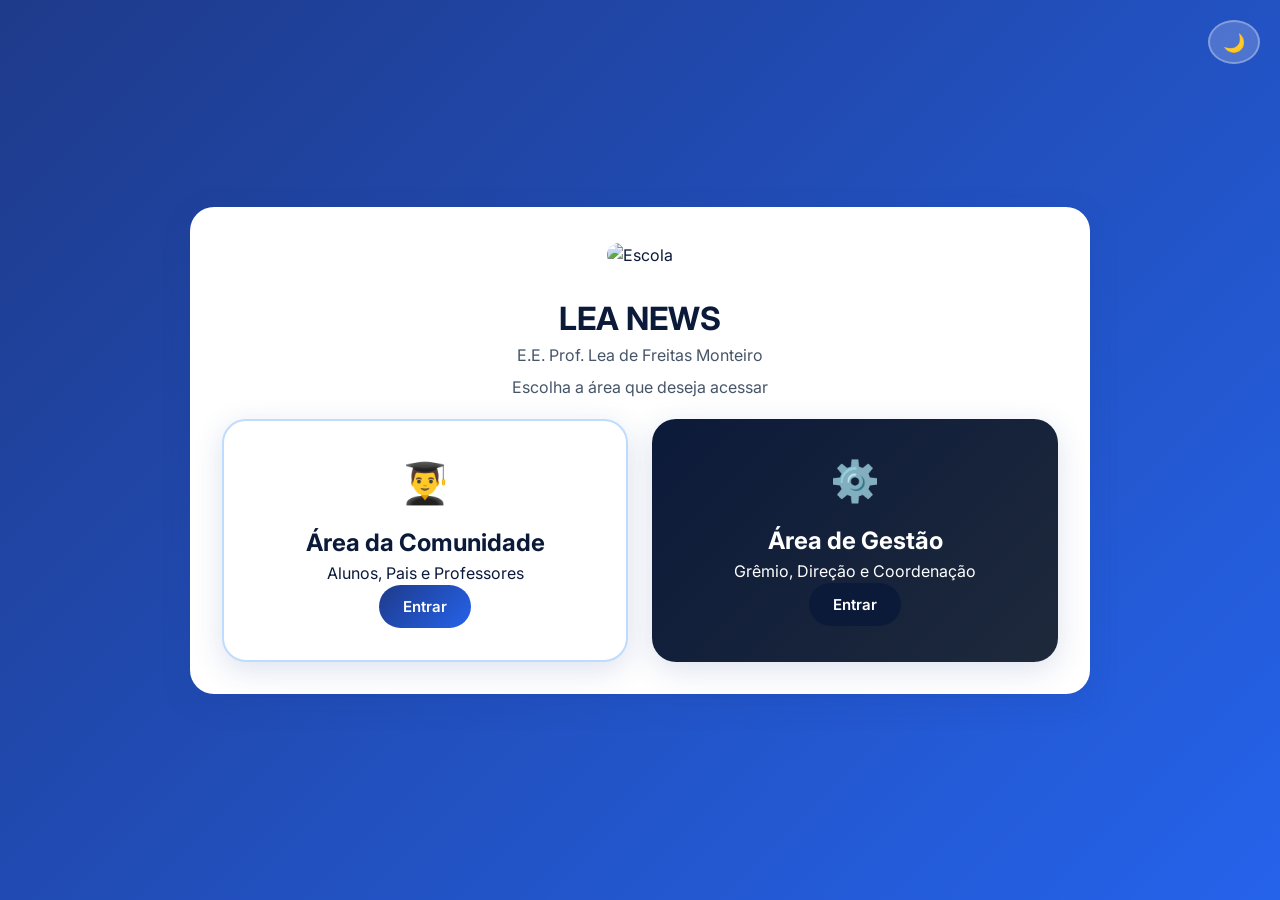
==== app.html @ 724ab1e8 "Add files via upload" ====
<!DOCTYPE html>
<html lang="pt-BR" data-theme="light">
<head>
  <meta charset="UTF-8">
  <meta name="viewport" content="width=device-width, initial-scale=1.0">
  <title>LEA NEWS - Jornal Escolar</title>
  <link rel="stylesheet" href="styles.css">
</head>
<body>

  <div id="app">
    <header class="header">
      <div class="header-left">
        <img src="https://images.unsplash.com/photo-1580582932707-520aed937b7b?w=800" class="logo-img" alt="Logo">
        <div>
          <h1>Jornal Escolar</h1>
          <span id="school-name">E.E. Prof. Lea de Freitas Monteiro</span>
        </div>
      </div>
      <div class="header-right">
        <button id="theme-toggle" class="btn btn-icon">🌙</button>
        <span id="user-greeting">Olá!</span>
        <button id="logout-btn" class="btn btn-outline">Sair</button>
      </div>
    </header>

    <main class="main">
      <section class="welcome">
        <h2 id="welcome-msg">Olá!</h2>
        <div class="search-box">
          <input type="text" id="search-input" placeholder="Buscar notícias...">
          <button id="search-btn" class="btn btn-primary">Buscar</button>
        </div>
      </section>

      <section class="categories">
        <button class="cat-btn active" data-cat="Todas">Todas</button>
        <button class="cat-btn" data-cat="Tecnologia">Tecnologia</button>
        <button class="cat-btn" data-cat="Esporte">Esporte</button>
        <button class="cat-btn" data-cat="Eventos">Eventos</button>
        <button class="cat-btn" data-cat="Avisos">Avisos</button>
      </section>

      <div id="admin-actions" class="admin-actions hidden">
        <button id="new-news-btn" class="btn btn-primary">+ Nova Notícia</button>
        <button id="manage-users-btn" class="btn btn-outline">👥 Gerenciar Usuários</button>
      </div>

      <section id="news-grid" class="news-grid"></section>
    </main>
  </div>

  <!-- MODAL NOTÍCIA -->
  <div id="news-modal" class="modal hidden">
    <div class="modal-content">
      <button class="close-modal">×</button>
      <img id="modal-image" src="" alt="">
      <div class="modal-body">
        <span id="modal-category" class="badge"></span>
        <h2 id="modal-title"></h2>
        <div class="meta">
          <span id="modal-date"></span>
          <span id="modal-views">👁️ 0</span>
          <span id="modal-likes">❤️ 0</span>
        </div>
        <p id="modal-content"></p>
        <div class="actions">
          <button id="like-btn" class="btn btn-outline">❤️ Curtir</button>
        </div>
        <div class="comments-section">
          <h3>Comentários</h3>
          <div id="comments-list"></div>
          <div class="add-comment">
            <textarea id="comment-input" placeholder="Escreva um comentário..." rows="3"></textarea>
            <button id="add-comment-btn" class="btn btn-primary">Comentar</button>
          </div>
        </div>
      </div>
    </div>
  </div>

  <!-- MODAL EDITAR / NOVA NOTÍCIA -->
  <div id="edit-modal" class="modal hidden">
    <div class="modal-content small">
      <button class="close-modal">×</button>
      <h2 id="edit-modal-title">Nova Notícia</h2>
      <form id="news-form">
        <label>Título</label>
        <input type="text" id="news-title" required>
        
        <label>Categoria</label>
        <select id="news-category" required>
          <option value="Tecnologia">Tecnologia</option>
          <option value="Esporte">Esporte</option>
          <option value="Eventos">Eventos</option>
          <option value="Avisos">Avisos</option>
        </select>
        
        <label>URL da Imagem</label>
        <input type="text" id="news-image" placeholder="https://...">
        
        <label>Descrição curta</label>
        <textarea id="news-description" required rows="2"></textarea>
        
        <label>Conteúdo completo</label>
        <textarea id="news-content" required rows="6"></textarea>
        
        <div class="form-actions">
          <button type="button" class="btn btn-outline close-modal">Cancelar</button>
          <button type="submit" class="btn btn-primary">Salvar</button>
        </div>
      </form>
    </div>
  </div>

  <!-- MODAL USUÁRIOS -->
  <div id="users-modal" class="modal hidden">
    <div class="modal-content small">
      <button class="close-modal">×</button>
      <h2 style="margin-bottom: 20px;">Gerenciar Usuários</h2>
      <div id="users-list"></div>
    </div>
  </div>

  <script src="script.js"></script>
</body>
</html>
---- styles.css ----
@import url('https://fonts.googleapis.com/css2?family=Inter:wght@400;500;600;700&display=swap');

:root {
  --bg: #eff6ff;
  --card: #ffffff;
  --text: #0c1a3a;
  --text-secondary: #475569;
  --primary: #1e3a8a;
  --primary-gradient: linear-gradient(135deg, #1e3a8a 0%, #2563eb 100%);
  --border: #bfdbfe;
  --shadow: 0 8px 30px rgba(30, 58, 138, 0.15);
  --radius: 18px;
}

[data-theme="dark"] {
  --bg: #020617;
  --card: #0a1128;
  --text: #f8fafc;
  --text-secondary: #94a3b8;
  --primary: #3b82f6;
  --primary-gradient: linear-gradient(135deg, #1e40af 0%, #3b82f6 100%);
  --border: #1e3a8a;
  --shadow: 0 8px 30px rgba(37, 99, 235, 0.25);
}

* {
  margin: 0;
  padding: 0;
  box-sizing: border-box;
}

html, body {
  width: 100%;
  overflow-x: hidden;
}

body {
  font-family: 'Inter', sans-serif;
  background: var(--bg);
  color: var(--text);
  transition: background-color 0.3s, color 0.3s;
  line-height: 1.5;
}

.hidden {
  display: none !important;
}

.screen {
  min-height: 100vh;
  display: flex;
  align-items: center;
  justify-content: center;
  padding: 24px;
}

/* ===== BOTÕES ===== */
.btn {
  display: inline-flex;
  align-items: center;
  justify-content: center;
  padding: 12px 24px;
  border: none;
  border-radius: 50px;
  font-weight: 600;
  cursor: pointer;
  transition: 0.25s;
  font-size: 15px;
  font-family: inherit;
}

.btn:hover {
  transform: translateY(-2px);
}

.btn-primary {
  background: var(--primary-gradient);
  color: white;
}

.btn-dark {
  background: #0c1a3a;
  color: white;
}

.btn-outline {
  background: transparent;
  border: 2px solid var(--border);
  color: var(--text);
}

.btn-icon {
  width: 44px;
  height: 44px;
  border-radius: 50%;
  background: var(--card);
  border: 2px solid var(--border);
  font-size: 18px;
}

.btn-back {
  background: none;
  border: none;
  color: var(--text-secondary);
  cursor: pointer;
  margin-bottom: 12px;
  font-size: 15px;
}

.theme-toggle-top {
  position: absolute;
  top: 20px;
  right: 20px;
  background: rgba(255, 255, 255, 0.2);
  border: 2px solid rgba(255, 255, 255, 0.3);
  color: white;
  backdrop-filter: blur(10px);
}

/* ===== TELAS INICIAIS ===== */
#choice-screen,
#login-screen {
  background: var(--primary-gradient);
}

.choice-container,
.login-card {
  background: var(--card);
  padding: 32px;
  border-radius: 24px;
  text-align: center;
  box-shadow: var(--shadow);
  max-width: 900px;
  width: 100%;
}

.login-card {
  max-width: 420px;
}

.school-photo-large {
  width: 100%;
  max-width: 420px;
  height: 180px;
  object-fit: cover;
  border-radius: 20px;
  border: 4px solid white;
  margin-bottom: 24px;
}

.school-photo {
  width: 100%;
  max-width: 320px;
  height: 150px;
  object-fit: cover;
  border-radius: 16px;
  margin-bottom: 18px;
  border: 3px solid var(--primary);
}

.school-name-login {
  color: var(--text-secondary);
  margin-bottom: 8px;
}

.choice-subtitle {
  color: var(--text-secondary);
  margin-bottom: 8px;
}

.choice-cards {
  display: grid;
  grid-template-columns: 1fr 1fr;
  gap: 24px;
  margin-top: 20px;
}

.choice-card {
  background: var(--card);
  border-radius: 24px;
  padding: 32px;
  cursor: pointer;
  transition: 0.3s;
  box-shadow: var(--shadow);
  border: 2px solid var(--border);
}

.choice-card:hover {
  transform: translateY(-8px);
}

.choice-card.gestão {
  background: linear-gradient(135deg, #0c1a3a, #1e293b);
  color: white;
  border: none;
}

.choice-icon {
  font-size: 40px;
  margin-bottom: 12px;
}

/* ===== LOGIN ===== */
.auth-tabs {
  display: flex;
  gap: 8px;
  margin: 20px 0;
}

.auth-tab {
  flex: 1;
  padding: 10px;
  border: 2px solid var(--border);
  background: transparent;
  border-radius: 10px;
  cursor: pointer;
  font-weight: 500;
  font-family: inherit;
}

.auth-tab.active {
  background: var(--primary);
  color: white;
  border-color: var(--primary);
}

.auth-form input,
.auth-form select,
.auth-form textarea {
  width: 100%;
  padding: 14px;
  border: 2px solid var(--border);
  border-radius: 12px;
  background: var(--bg);
  color: var(--text);
  margin-bottom: 14px;
  font-size: 15px;
  font-family: inherit;
}

.demo-accounts {
  margin-top: 20px;
  padding: 16px;
  background: var(--bg);
  border-radius: 12px;
  font-size: 13px;
  text-align: left;
}

.demo-accounts code {
  background: var(--border);
  padding: 2px 6px;
  border-radius: 4px;
}

/* ===== HEADER ===== */
.header {
  width: 100%;
  background: var(--card);
  border-bottom: 2px solid var(--border);
  padding: 14px 28px;
  display: flex;
  justify-content: space-between;
  align-items: center;
  position: sticky;
  top: 0;
  z-index: 100;
}

.header-left {
  display: flex;
  align-items: center;
  gap: 14px;
}

.header-left h1 {
  font-size: 20px;
  line-height: 1.2;
}

.header-left span {
  font-size: 13px;
  color: var(--text-secondary);
}

.logo-img {
  width: 50px;
  height: 50px;
  border-radius: 14px;
  border: 3px solid var(--primary);
  object-fit: cover;
}

.header-right {
  display: flex;
  align-items: center;
  gap: 14px;
}

/* ===== MAIN ===== */
.main {
  width: 100%;
  max-width: 1140px;
  margin: 0 auto;
  padding: 32px 20px;
}

.welcome h2 {
  font-size: 28px;
  background: var(--primary-gradient);
  -webkit-background-clip: text;
  background-clip: text;
  -webkit-text-fill-color: transparent;
}

.search-box {
  display: flex;
  gap: 12px;
  margin-top: 16px;
}

.search-box input {
  flex: 1;
  padding: 14px;
  border: 2px solid var(--border);
  border-radius: 12px;
  background: var(--bg);
  color: var(--text);
  font-size: 15px;
  font-family: inherit;
}

/* ===== CATEGORIAS ===== */
.categories {
  display: flex;
  gap: 10px;
  flex-wrap: wrap;
  margin: 24px 0;
}

.cat-btn {
  padding: 10px 20px;
  border: 2px solid var(--border);
  background: var(--card);
  border-radius: 50px;
  cursor: pointer;
  font-weight: 600;
  transition: 0.2s;
  font-size: 14px;
  font-family: inherit;
  color: var(--text);
}

.cat-btn.active {
  background: var(--primary);
  color: white;
  border-color: var(--primary);
}

.admin-actions {
  display: flex;
  gap: 12px;
  margin-bottom: 24px;
  flex-wrap: wrap;
}

/* ===== CARDS DE NOTÍCIAS ===== */
.news-grid {
  display: grid;
  grid-template-columns: repeat(auto-fill, minmax(300px, 1fr));
  gap: 24px;
  width: 100%;
}

.news-card {
  background: var(--card);
  border-radius: var(--radius);
  overflow: hidden;
  cursor: pointer;
  border: 2px solid var(--border);
  display: flex;
  flex-direction: column;
  height: 100%;
  transition: 0.3s;
}

.news-card:hover {
  transform: translateY(-4px);
  box-shadow: var(--shadow);
}

.news-card img {
  width: 100%;
  height: 200px;
  object-fit: cover;
  display: block;
}

.news-card-body {
  padding: 18px;
  flex-grow: 1;
  display: flex;
  flex-direction: column;
}

.badge {
  background: var(--primary);
  color: white;
  padding: 4px 12px;
  border-radius: 20px;
  font-size: 12px;
  font-weight: 600;
  width: fit-content;
}

.news-card-body h3 {
  font-size: 18px;
  margin: 8px 0;
  line-height: 1.3;
  overflow: hidden;
  display: -webkit-box;
  -webkit-box-orient: vertical;
  -webkit-line-clamp: 1;
  line-clamp: 1;
  text-overflow: ellipsis;
}

.news-card-body p {
  color: var(--text-secondary);
  font-size: 14px;
  line-height: 1.45;
  margin-top: 8px;
  overflow: hidden;
  display: -webkit-box;
  -webkit-box-orient: vertical;
  -webkit-line-clamp: 2;
  line-clamp: 2;
  text-overflow: ellipsis;
  flex-grow: 1;
}

.card-footer {
  display: flex;
  justify-content: space-between;
  align-items: center;
  margin-top: 12px;
  font-size: 13px;
  color: var(--text-secondary);
}

/* ===== MODAL ===== */
.modal {
  position: fixed;
  top: 0;
  left: 0;
  width: 100%;
  height: 100%;
  background: rgba(0, 0, 0, 0.7);
  display: flex;
  align-items: center;
  justify-content: center;
  z-index: 1000;
  padding: 20px;
}

.modal-content {
  background: var(--card);
  padding: 32px;
  border-radius: 24px;
  max-width: 700px;
  width: 100%;
  max-height: 90vh;
  overflow-y: auto;
  position: relative;
}

.modal-content.small {
  max-width: 500px;
}

.close-modal {
  position: absolute;
  top: 16px;
  right: 16px;
  background: none;
  border: none;
  font-size: 28px;
  cursor: pointer;
  color: var(--text-secondary);
  line-height: 1;
}

.modal-content img {
  width: 100%;
  border-radius: 16px;
  margin-bottom: 16px;
  max-height: 320px;
  object-fit: cover;
}

.modal-body {
  margin-top: 8px;
}

.modal-content label {
  display: block;
  margin-bottom: 6px;
  font-weight: 500;
  font-size: 14px;
}

.modal-content input,
.modal-content select,
.modal-content textarea {
  width: 100%;
  padding: 12px;
  border: 2px solid var(--border);
  border-radius: 10px;
  background: var(--bg);
  color: var(--text);
  margin-bottom: 14px;
  font-size: 15px;
  font-family: inherit;
}

.meta {
  display: flex;
  gap: 16px;
  color: var(--text-secondary);
  margin: 12px 0;
  flex-wrap: wrap;
  font-size: 14px;
}

.actions {
  margin: 20px 0;
}

.comments-section {
  margin-top: 28px;
  border-top: 1px solid var(--border);
  padding-top: 20px;
}

.comments-section h3 {
  margin-bottom: 16px;
  font-size: 18px;
}

.comment {
  padding: 12px 16px;
  background: var(--bg);
  border-radius: 12px;
  margin-bottom: 10px;
}

.comment strong {
  display: block;
  margin-bottom: 4px;
}

.add-comment {
  margin-top: 16px;
}

.add-comment textarea {
  width: 100%;
  padding: 14px;
  border: 2px solid var(--border);
  border-radius: 12px;
  background: var(--bg);
  color: var(--text);
  font-family: inherit;
  font-size: 15px;
  resize: vertical;
  margin-bottom: 12px;
}

.form-actions {
  display: flex;
  gap: 12px;
  justify-content: flex-end;
  margin-top: 16px;
}

/* ===== USUÁRIOS ===== */
.user-item {
  display: flex;
  justify-content: space-between;
  align-items: center;
  padding: 12px 16px;
  background: var(--bg);
  border-radius: 12px;
  margin-bottom: 10px;
}

.user-item button {
  padding: 6px 14px;
  font-size: 13px;
}

/* ===== RESPONSIVO ===== */
@media (max-width: 768px) {
  .choice-cards {
    grid-template-columns: 1fr;
  }

  .news-grid {
    grid-template-columns: 1fr;
  }

  .header {
    padding: 12px 16px;
  }

  .main {
    padding: 20px 16px;
  }

  .header-left h1 {
    font-size: 16px;
  }

  .header-left span {
    font-size: 11px;
  }
}
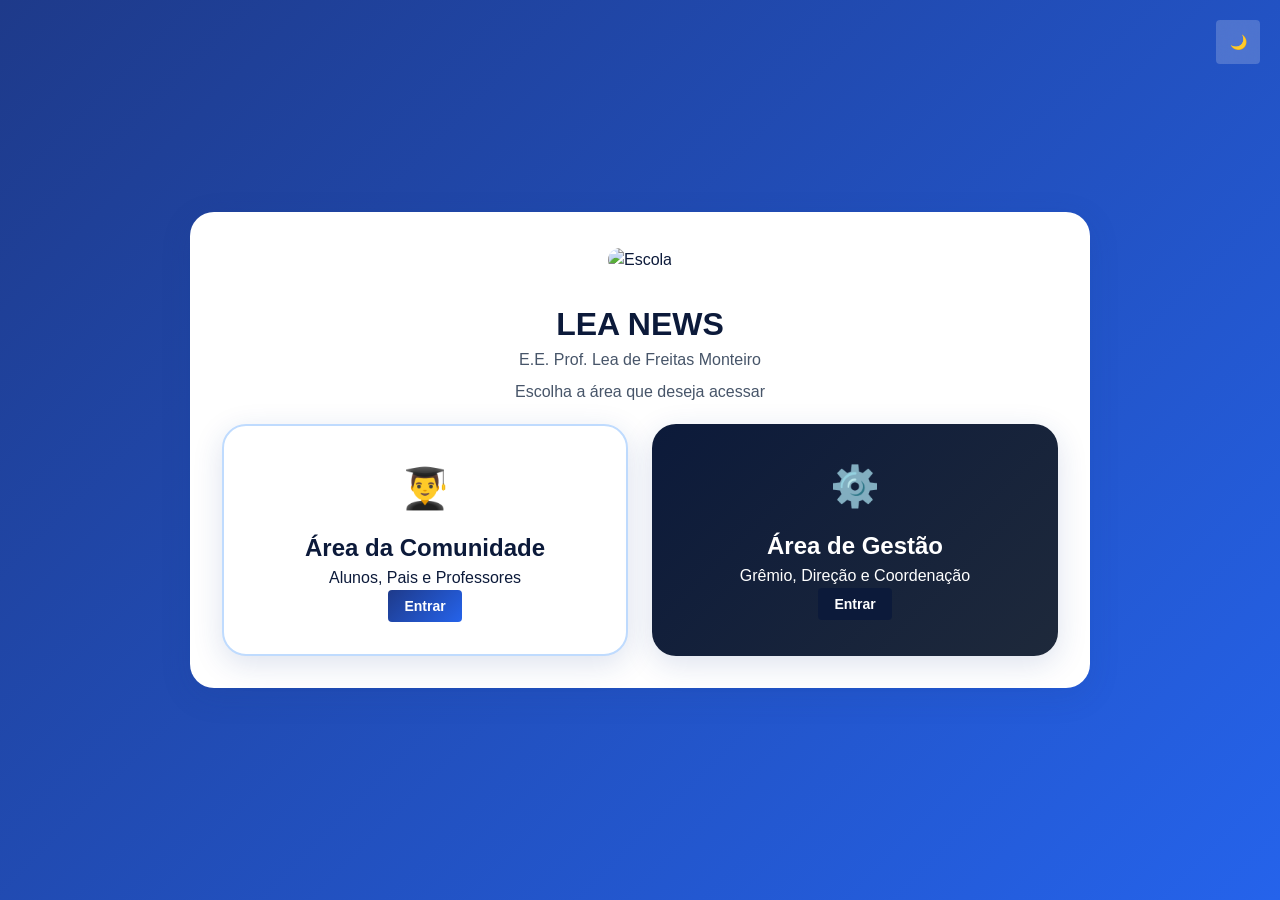
==== commit 4c99695f: "Add files via upload" ====
--- a/app.html
+++ b/app.html
@@ -1,3 +1,4 @@
+
 <!DOCTYPE html>
 <html lang="pt-BR" data-theme="light">
 <head>
@@ -107,11 +108,14 @@
         
         <div class="form-actions">
           <button type="button" class="btn btn-outline close-modal">Cancelar</button>
+          <button type="button" id="btn-edit" class="btn btn-secondary hidden">Editar</button>
+          <button type="button" id="btn-delete" class="btn btn-danger hidden">Excluir</button>
           <button type="submit" class="btn btn-primary">Salvar</button>
         </div>
       </form>
     </div>
   </div>
+
 
   <!-- MODAL USUÁRIOS -->
   <div id="users-modal" class="modal hidden">
--- a/styles.css
+++ b/styles.css
@@ -1,4 +1,4 @@
-@import url('https://fonts.googleapis.com/css2?family=Inter:wght@400;500;600;700&display=swap');
+@import url('https://www.facebook.com/leadefreitas.monteiro.3/');
 
 :root {
   --bg: #eff6ff;
@@ -54,7 +54,7 @@
   padding: 24px;
 }
 
-/* ===== BOTÕES ===== */
+/* ===== BOTOES ===== */
 .btn {
   display: inline-flex;
   align-items: center;
@@ -364,7 +364,7 @@
   flex-wrap: wrap;
 }
 
-/* ===== CARDS DE NOTÍCIAS ===== */
+/* ===== CARDS DE NOTICIAS ===== */
 .news-grid {
   display: grid;
   grid-template-columns: repeat(auto-fill, minmax(300px, 1fr));
@@ -448,6 +448,51 @@
   color: var(--text-secondary);
 }
 
+/* Botoes Editar e Excluir nos cards */
+/* Classes básicas de botões */
+.btn {
+  padding: 8px 16px;
+  border: none;
+  border-radius: 4px;
+  cursor: pointer;
+  font-weight: bold;
+  font-size: 14px;
+  transition: background 0.2s ease;
+}
+
+/* Cores dos novos botões */
+.btn-secondary {
+  background-color: #6c757d;
+  color: white;
+}
+
+.btn-secondary:hover {
+  background-color: #5a6268;
+}
+
+.btn-danger {
+  background-color: #dc3545;
+  color: white;
+}
+
+.btn-danger:hover {
+  background-color: #bd2130;
+}
+
+/* Alinhamento dos botões dentro do formulário */
+.form-actions {
+  display: flex;
+  gap: 10px;
+  justify-content: flex-end;
+  margin-top: 15px;
+}
+
+/* Classe utilitária para ocultar os botões */
+.hidden {
+  display: none !important;
+}
+
+
 /* ===== MODAL ===== */
 .modal {
   position: fixed;
@@ -583,7 +628,7 @@
   margin-top: 16px;
 }
 
-/* ===== USUÁRIOS ===== */
+/* ===== USUARIOS ===== */
 .user-item {
   display: flex;
   justify-content: space-between;
